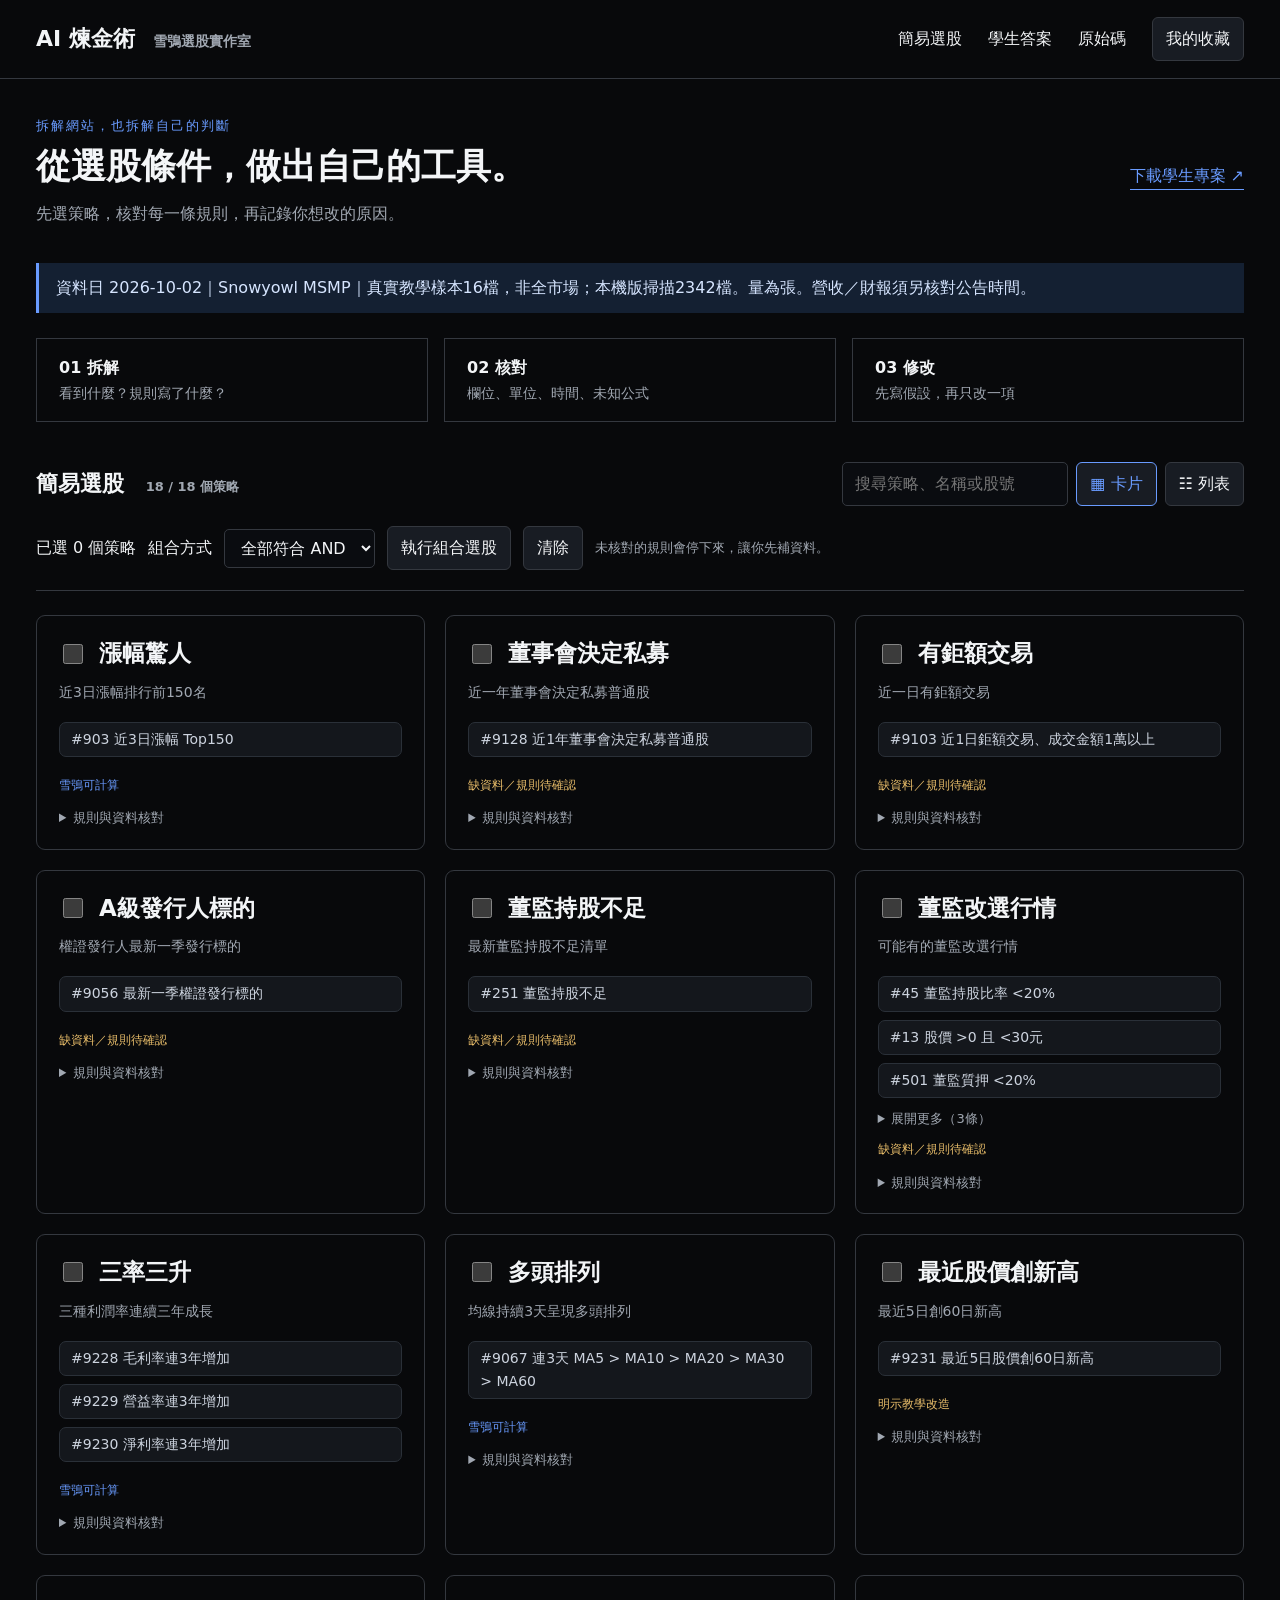
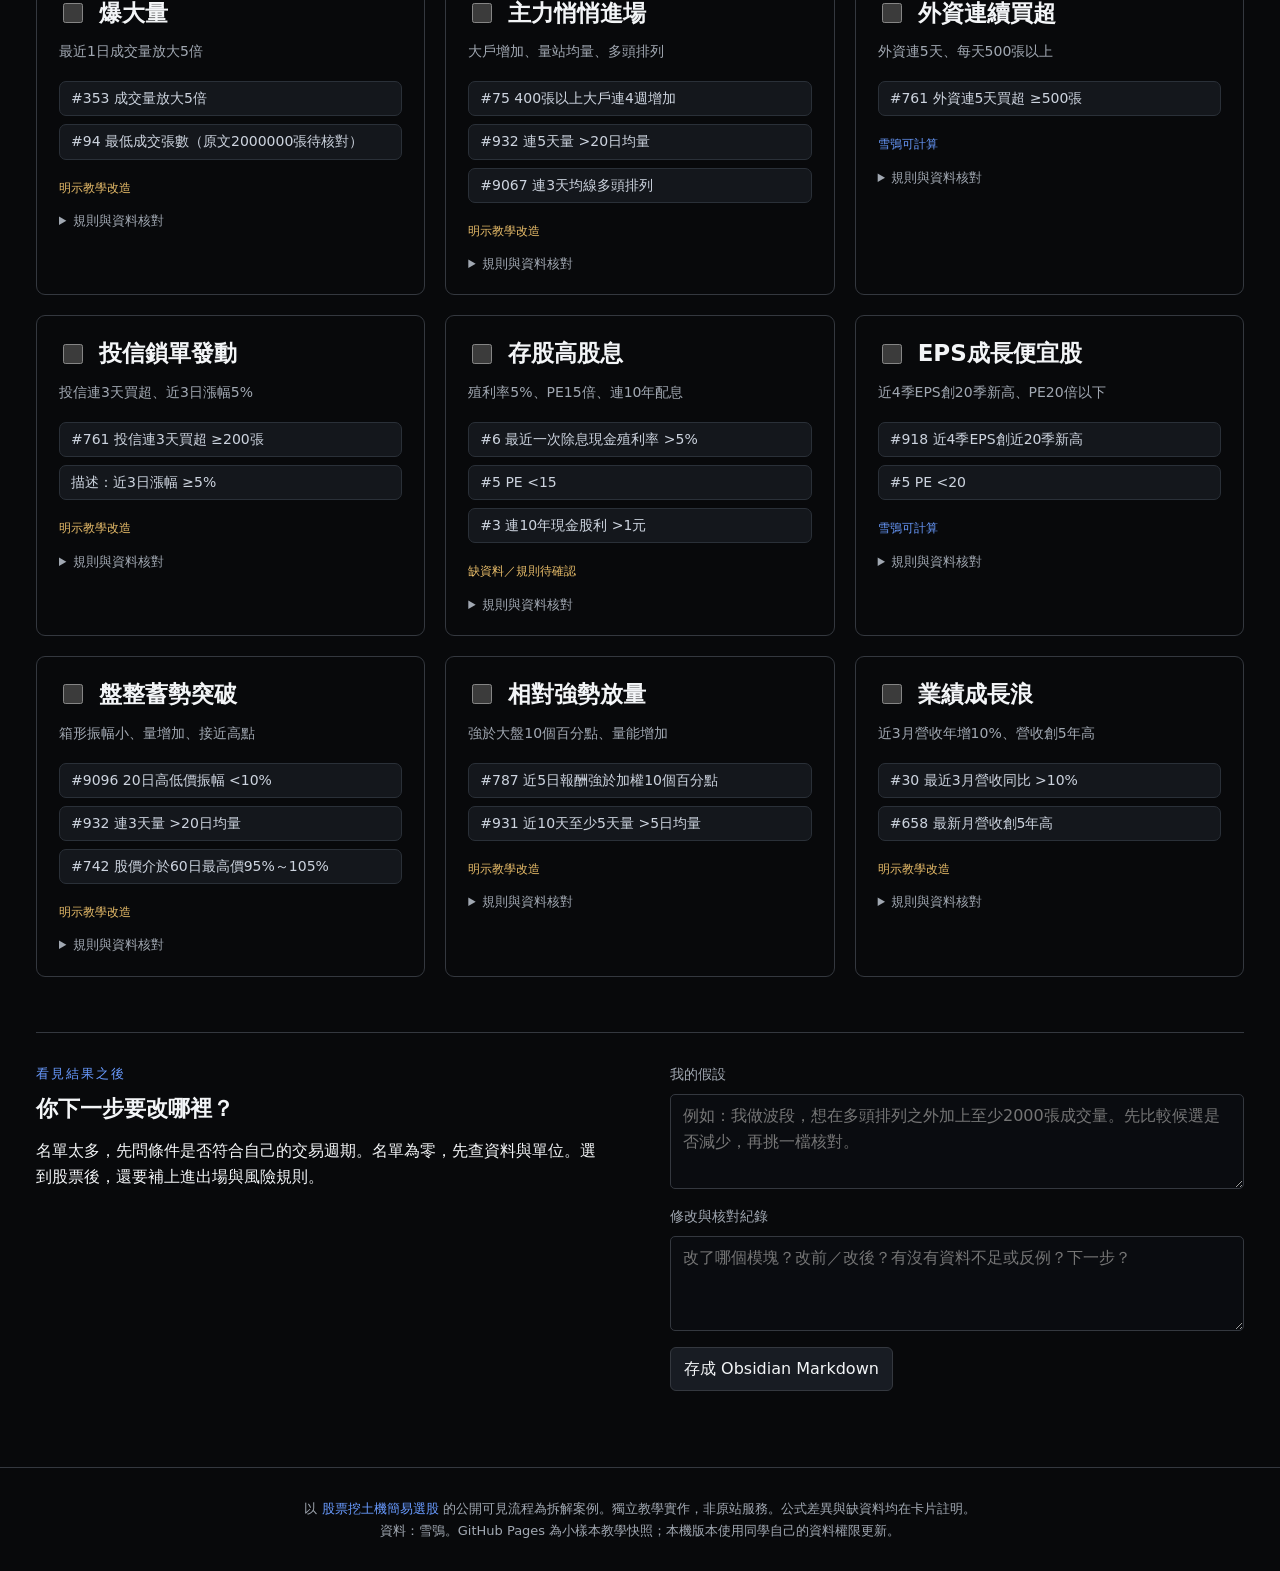
==== stock-picker/index.html @ a040bf20 "Add Snowyowl stock picker lab with source audit and student workflow" ====
<!doctype html>
<html lang="zh-Hant"><head><meta charset="utf-8"><meta name="viewport" content="width=device-width,initial-scale=1"><title>AI 煉金術｜雪鴞選股實作室</title><link rel="stylesheet" href="style.css"></head>
<body>
<header><a href="https://duang0615.github.io/ai-alchemy-trading-lab/" class="brand">AI 煉金術<span>雪鴞選股實作室</span></a><nav><a href="#strategies">簡易選股</a><a href="https://github.com/duang0615/ai-alchemy-trading-lab/blob/main/docs/stock-picker-workbook.md">學生答案</a><a href="https://github.com/duang0615/ai-alchemy-trading-lab/tree/main/stock-picker">原始碼</a><button id="favorites">我的收藏</button></nav></header>
<main><section class="intro"><div><p class="eyebrow">拆解網站，也拆解自己的判斷</p><h1>從選股條件，做出自己的工具。</h1><p>先選策略，核對每一條規則，再記錄你想改的原因。</p></div><a class="download" href="https://github.com/duang0615/ai-alchemy-trading-lab/archive/refs/heads/main.zip">下載學生專案 ↗</a></section>
<div class="notice" id="data-status" role="status">正在讀取資料…</div>
<section class="workflow" aria-label="實作過程"><div><b>01 拆解</b><span>看到什麼？規則寫了什麼？</span></div><div><b>02 核對</b><span>欄位、單位、時間、未知公式</span></div><div><b>03 修改</b><span>先寫假設，再只改一項</span></div></section>
<div class="toolbar" id="strategies"><h2>簡易選股 <span id="card-count">18 個策略</span></h2><div><label class="sr" for="search">搜尋策略或股票</label><input id="search" placeholder="搜尋策略、名稱或股號"><button id="grid" aria-pressed="true">▦ 卡片</button><button id="list" aria-pressed="false">☷ 列表</button></div></div>
<div class="combine"><span id="selection-count">已選 0 個策略</span><label for="combine-mode">組合方式</label><select id="combine-mode"><option value="and">全部符合 AND</option><option value="or">任一符合 OR</option></select><button id="run-combined">執行組合選股</button><button id="clear-selection">清除</button><span class="muted">未核對的規則會停下來，讓你先補資料。</span></div>
<section id="cards" class="cards" aria-label="策略卡片"></section>
<section class="lab"><div><p class="eyebrow">看見結果之後</p><h2>你下一步要改哪裡？</h2><p>名單太多，先問條件是否符合自己的交易週期。名單為零，先查資料與單位。選到股票後，還要補上進出場與風險規則。</p></div><div><label for="hypothesis">我的假設</label><textarea id="hypothesis" placeholder="例如：我做波段，想在多頭排列之外加上至少2000張成交量。先比較候選是否減少，再挑一檔核對。"></textarea><label for="observation">修改與核對紀錄</label><textarea id="observation" placeholder="改了哪個模塊？改前／改後？有沒有資料不足或反例？下一步？"></textarea><button id="export-note">存成 Obsidian Markdown</button><p id="note-status" class="muted" role="status"></p></div></section>
</main>
<footer>以 <a href="https://tw.stock-digger.com/easy-select">股票挖土機簡易選股</a> 的公開可見流程為拆解案例。獨立教學實作，非原站服務。公式差異與缺資料均在卡片註明。<br>資料：雪鴞。GitHub Pages 為小樣本教學快照；本機版本使用同學自己的資料權限更新。</footer>
<dialog id="results" aria-labelledby="results-title"><div class="dialog-head"><h2 id="results-title">選股結果</h2><div><button id="settings-toggle">設定</button><button id="table-mode" aria-pressed="true">表格</button><button id="chart-mode" aria-pressed="false">圖表</button><button id="export-csv">匯出 CSV</button><button id="close-results">關閉</button></div></div>
<p id="result-meta" role="status"></p><label for="result-search">搜尋結果股號／名稱</label> <input id="result-search" placeholder="例如 6533"><p id="rule-note" class="notice"></p>
<section id="settings" hidden><label for="min-volume">追加最低量（張）</label><input id="min-volume" type="number" min="0" value="0"><label for="gain-limit">漲幅排行前幾名</label><input id="gain-limit" type="number" min="1" max="500" value="150"><label><input id="only-favorite" type="checkbox">只看收藏</label><button id="apply-settings">套用並比較</button><p>追加條件屬於你的改造，保留原條件做比較。漲幅排名依目前資料範圍重算。</p></section>
<div id="tabs" class="tabs" role="tablist"></div><div class="table-wrap" id="table-wrap"><table><thead id="table-head"></thead><tbody id="table-body"></tbody></table></div><section id="charts" class="chart-grid" hidden></section><section id="detail" hidden></section></dialog>
<script src="app.js"></script></body></html>
---- stock-picker/style.css ----
:root{color-scheme:dark;--bg:#08090b;--panel:#121418;--line:#34383f;--muted:#a1a8b2;--blue:#699bff;--white:#f3f5f7;--amber:#e7bc69}*{box-sizing:border-box}body{margin:0;background:var(--bg);color:var(--white);font:16px/1.65 "Microsoft JhengHei",system-ui,sans-serif}button,input,select,textarea{font:inherit}button,a,input,select,textarea{outline-offset:4px}button{background:#181c23;color:var(--white);border:1px solid var(--line);border-radius:6px;padding:8px 13px;cursor:pointer}button:hover{border-color:var(--blue)}button[aria-pressed=true],button.active{color:var(--blue);border-color:var(--blue)}a{color:var(--blue);text-decoration:none}header{display:flex;align-items:center;justify-content:space-between;padding:17px 36px;border-bottom:1px solid var(--line);gap:20px}.brand{font-size:22px;font-weight:700;color:var(--white)}.brand span{margin-left:18px;font-size:14px;color:var(--muted)}nav{display:flex;gap:26px;align-items:center}nav a{color:var(--white)}main{max-width:1440px;margin:auto;padding:36px}.intro{display:flex;justify-content:space-between;align-items:center;gap:20px}.eyebrow{font-size:13px;letter-spacing:2px;color:var(--blue);margin:0 0 7px}h1{font-size:35px;line-height:1.3;margin:5px 0 12px}h2{font-size:22px;margin:0}p{margin:10px 0}.intro p:last-child,.muted{color:var(--muted)}.download{border-bottom:1px solid var(--blue);white-space:nowrap}.notice{background:#142032;border-left:3px solid var(--blue);padding:12px 17px;margin:25px 0;color:#d6e5ff}.workflow{display:grid;grid-template-columns:repeat(3,1fr);gap:16px;margin:25px 0 40px}.workflow>div{border:1px solid var(--line);padding:16px 22px}.workflow b,.workflow span{display:block}.workflow span{color:var(--muted);font-size:14px}.toolbar{display:flex;align-items:center;justify-content:space-between;gap:20px;margin-bottom:20px}.toolbar>div{display:flex;gap:8px}.toolbar h2 span{font-size:13px;color:var(--muted);margin-left:14px}input,select,textarea{background:#0a0c10;color:var(--white);border:1px solid var(--line);border-radius:5px;padding:8px 12px}input[type=checkbox]{accent-color:var(--blue);width:20px;height:20px;cursor:pointer}.combine{display:flex;gap:12px;align-items:center;flex-wrap:wrap;border-bottom:1px solid var(--line);padding-bottom:20px;margin-bottom:24px}.combine .muted{font-size:13px}.cards{display:grid;grid-template-columns:repeat(3,1fr);gap:20px}.cards.list{grid-template-columns:1fr}.strategy{border:1px solid var(--line);border-radius:9px;padding:20px 22px;background:var(--bg);min-width:0}.strategy.selected{border-color:var(--blue);background:#0f1623}.card-title{display:flex;gap:13px;align-items:center}.card-title button{border:none;background:none;padding:0;text-align:left;font-size:23px;font-weight:650;line-height:1.5}.description{font-size:14px;color:var(--muted);margin:10px 0 18px}.condition{font-size:14px;background:#14171c;border:1px solid #2a3038;border-radius:7px;padding:5px 11px;margin:8px 0;color:#cdd4df}.badge{display:inline-block;font-size:12px;margin-top:11px;color:var(--blue)}.badge.missing,.badge.adapted{color:var(--amber)}details{margin-top:10px;font-size:13px;color:var(--muted)}summary{cursor:pointer}.lab{margin-top:55px;padding:30px 0;display:grid;grid-template-columns:1fr 1fr;gap:60px;border-top:1px solid var(--line)}.lab textarea{display:block;width:100%;min-height:95px;margin:8px 0 16px}.lab label{display:block;color:var(--muted);font-size:14px}footer{text-align:center;color:var(--muted);font-size:13px;padding:30px;border-top:1px solid var(--line)}dialog{background:#0b0d11;color:var(--white);width:96vw;max-width:1500px;max-height:94vh;border:1px solid var(--line);border-radius:10px;padding:22px}dialog::backdrop{background:#000b}.dialog-head{display:flex;justify-content:space-between;align-items:center;gap:15px}.dialog-head>div{display:flex;gap:8px}#rule-note{font-size:14px;margin:15px 0}.tabs{display:flex;gap:5px;margin:20px 0 15px;overflow:auto}.tabs button{white-space:nowrap}.table-wrap{overflow:auto;max-height:58vh}table{border-collapse:collapse;width:100%;font-variant-numeric:tabular-nums}th,td{padding:12px 16px;border-bottom:1px solid #292e36;white-space:nowrap;text-align:right}th:first-child,td:first-child{text-align:left}th{background:#171b22;position:sticky;top:0;z-index:1}th button{border:none;background:none;padding:0;font-size:14px}td .stock-link{color:var(--blue);border:none;background:none;text-align:left;padding:0}td small{display:block;color:var(--muted)}.up{color:#fc7d7d}.down{color:#65d4ae}#settings{background:var(--panel);padding:20px;display:flex;flex-wrap:wrap;align-items:center;gap:14px}#settings input[type=number]{width:95px}#settings p{width:100%;font-size:13px;color:var(--muted)}[hidden]{display:none!important}.chart-grid{display:grid;grid-template-columns:repeat(3,1fr);gap:16px}.chart{border:1px solid var(--line);padding:15px;border-radius:6px}.chart svg{display:block;width:100%;height:150px}.chart p{font-size:13px;color:var(--muted)}#detail{background:var(--panel);padding:22px;margin-top:20px}#detail svg{width:100%;height:220px}.empty{text-align:center;color:var(--muted);padding:40px}.sr{position:absolute;width:1px;height:1px;overflow:hidden;clip:rect(0,0,0,0)}@media(max-width:1000px){.cards,.chart-grid{grid-template-columns:repeat(2,1fr)}header{padding:16px 20px}nav{gap:12px}.brand span{display:none}.intro{display:block}.toolbar{align-items:start;flex-direction:column}}@media(max-width:650px){main{padding:22px 16px}.cards,.chart-grid,.lab,.workflow{grid-template-columns:1fr}.workflow{gap:8px;margin-bottom:25px}.lab{gap:20px}h1{font-size:28px}header{display:block}nav{margin-top:12px;flex-wrap:wrap}.toolbar>div{flex-wrap:wrap}#search{width:100%}.dialog-head{align-items:start;flex-direction:column}.dialog-head>div{flex-wrap:wrap}dialog{padding:15px}.card-title button{font-size:22px}}
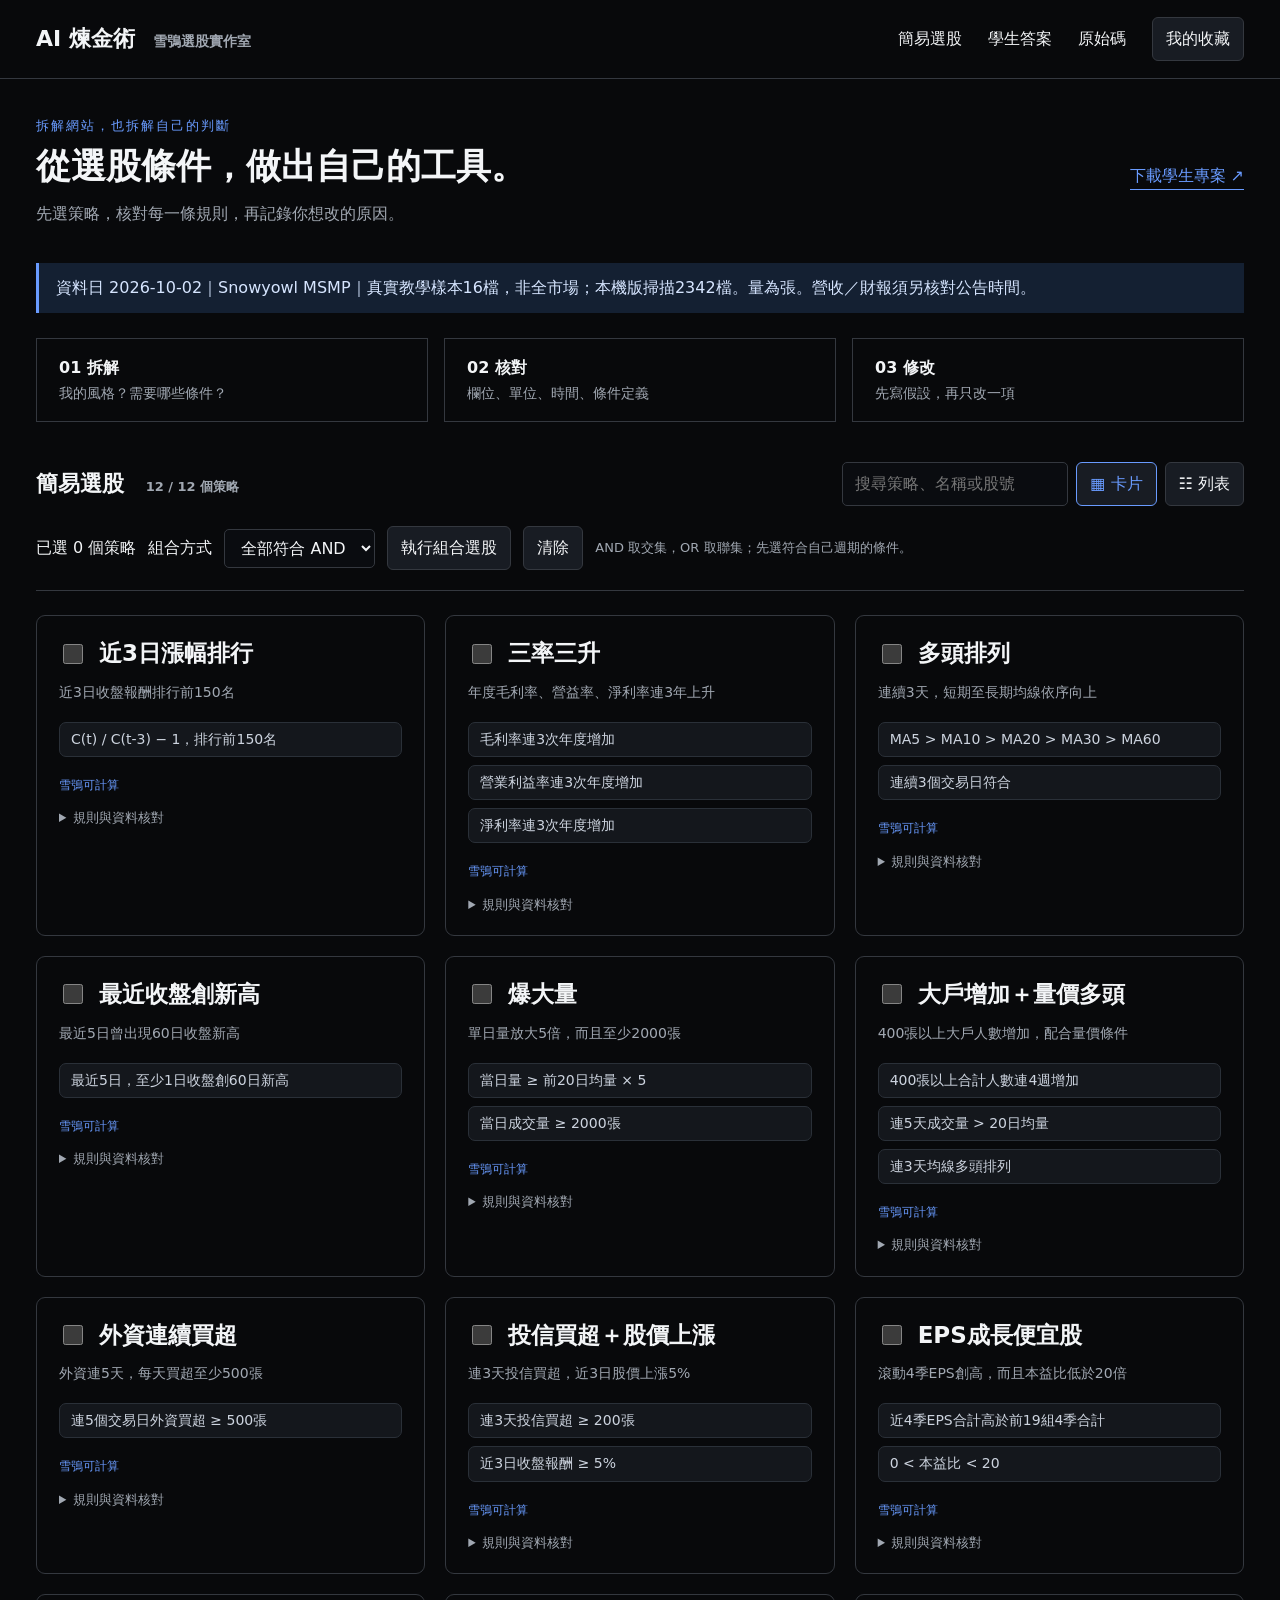
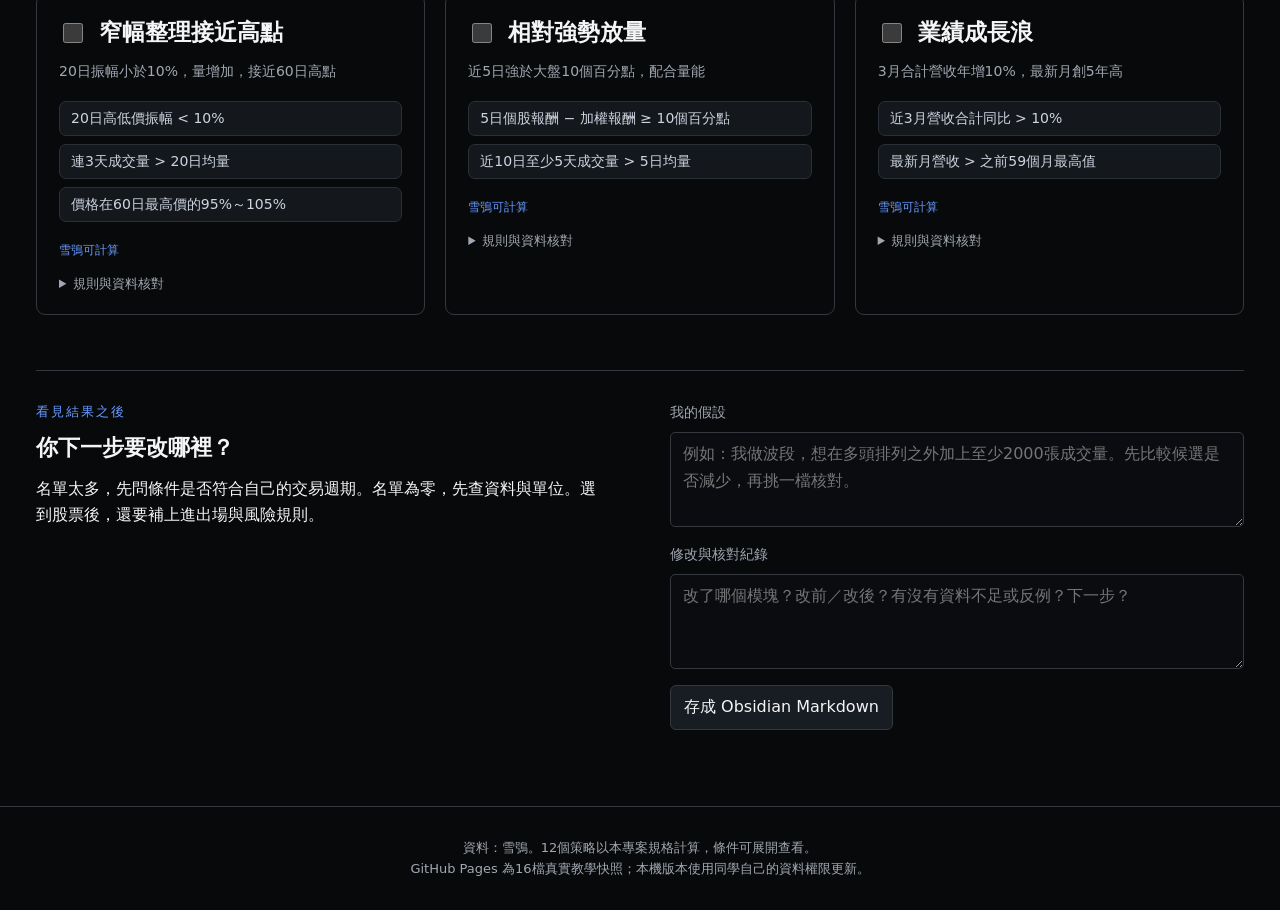
==== commit 15989c96: "Limit classroom stock picker to 12 supported Snowyowl strategies" ====
--- a/stock-picker/index.html
+++ b/stock-picker/index.html
@@ -4,13 +4,13 @@
 <header><a href="https://duang0615.github.io/ai-alchemy-trading-lab/" class="brand">AI 煉金術<span>雪鴞選股實作室</span></a><nav><a href="#strategies">簡易選股</a><a href="https://github.com/duang0615/ai-alchemy-trading-lab/blob/main/docs/stock-picker-workbook.md">學生答案</a><a href="https://github.com/duang0615/ai-alchemy-trading-lab/tree/main/stock-picker">原始碼</a><button id="favorites">我的收藏</button></nav></header>
 <main><section class="intro"><div><p class="eyebrow">拆解網站，也拆解自己的判斷</p><h1>從選股條件，做出自己的工具。</h1><p>先選策略，核對每一條規則，再記錄你想改的原因。</p></div><a class="download" href="https://github.com/duang0615/ai-alchemy-trading-lab/archive/refs/heads/main.zip">下載學生專案 ↗</a></section>
 <div class="notice" id="data-status" role="status">正在讀取資料…</div>
-<section class="workflow" aria-label="實作過程"><div><b>01 拆解</b><span>看到什麼？規則寫了什麼？</span></div><div><b>02 核對</b><span>欄位、單位、時間、未知公式</span></div><div><b>03 修改</b><span>先寫假設，再只改一項</span></div></section>
-<div class="toolbar" id="strategies"><h2>簡易選股 <span id="card-count">18 個策略</span></h2><div><label class="sr" for="search">搜尋策略或股票</label><input id="search" placeholder="搜尋策略、名稱或股號"><button id="grid" aria-pressed="true">▦ 卡片</button><button id="list" aria-pressed="false">☷ 列表</button></div></div>
-<div class="combine"><span id="selection-count">已選 0 個策略</span><label for="combine-mode">組合方式</label><select id="combine-mode"><option value="and">全部符合 AND</option><option value="or">任一符合 OR</option></select><button id="run-combined">執行組合選股</button><button id="clear-selection">清除</button><span class="muted">未核對的規則會停下來，讓你先補資料。</span></div>
+<section class="workflow" aria-label="實作過程"><div><b>01 拆解</b><span>我的風格？需要哪些條件？</span></div><div><b>02 核對</b><span>欄位、單位、時間、條件定義</span></div><div><b>03 修改</b><span>先寫假設，再只改一項</span></div></section>
+<div class="toolbar" id="strategies"><h2>簡易選股 <span id="card-count">12 個策略</span></h2><div><label class="sr" for="search">搜尋策略或股票</label><input id="search" placeholder="搜尋策略、名稱或股號"><button id="grid" aria-pressed="true">▦ 卡片</button><button id="list" aria-pressed="false">☷ 列表</button></div></div>
+<div class="combine"><span id="selection-count">已選 0 個策略</span><label for="combine-mode">組合方式</label><select id="combine-mode"><option value="and">全部符合 AND</option><option value="or">任一符合 OR</option></select><button id="run-combined">執行組合選股</button><button id="clear-selection">清除</button><span class="muted">AND 取交集，OR 取聯集；先選符合自己週期的條件。</span></div>
 <section id="cards" class="cards" aria-label="策略卡片"></section>
 <section class="lab"><div><p class="eyebrow">看見結果之後</p><h2>你下一步要改哪裡？</h2><p>名單太多，先問條件是否符合自己的交易週期。名單為零，先查資料與單位。選到股票後，還要補上進出場與風險規則。</p></div><div><label for="hypothesis">我的假設</label><textarea id="hypothesis" placeholder="例如：我做波段，想在多頭排列之外加上至少2000張成交量。先比較候選是否減少，再挑一檔核對。"></textarea><label for="observation">修改與核對紀錄</label><textarea id="observation" placeholder="改了哪個模塊？改前／改後？有沒有資料不足或反例？下一步？"></textarea><button id="export-note">存成 Obsidian Markdown</button><p id="note-status" class="muted" role="status"></p></div></section>
 </main>
-<footer>以 <a href="https://tw.stock-digger.com/easy-select">股票挖土機簡易選股</a> 的公開可見流程為拆解案例。獨立教學實作，非原站服務。公式差異與缺資料均在卡片註明。<br>資料：雪鴞。GitHub Pages 為小樣本教學快照；本機版本使用同學自己的資料權限更新。</footer>
+<footer>資料：雪鴞。12個策略以本專案規格計算，條件可展開查看。<br>GitHub Pages 為16檔真實教學快照；本機版本使用同學自己的資料權限更新。</footer>
 <dialog id="results" aria-labelledby="results-title"><div class="dialog-head"><h2 id="results-title">選股結果</h2><div><button id="settings-toggle">設定</button><button id="table-mode" aria-pressed="true">表格</button><button id="chart-mode" aria-pressed="false">圖表</button><button id="export-csv">匯出 CSV</button><button id="close-results">關閉</button></div></div>
 <p id="result-meta" role="status"></p><label for="result-search">搜尋結果股號／名稱</label> <input id="result-search" placeholder="例如 6533"><p id="rule-note" class="notice"></p>
 <section id="settings" hidden><label for="min-volume">追加最低量（張）</label><input id="min-volume" type="number" min="0" value="0"><label for="gain-limit">漲幅排行前幾名</label><input id="gain-limit" type="number" min="1" max="500" value="150"><label><input id="only-favorite" type="checkbox">只看收藏</label><button id="apply-settings">套用並比較</button><p>追加條件屬於你的改造，保留原條件做比較。漲幅排名依目前資料範圍重算。</p></section>
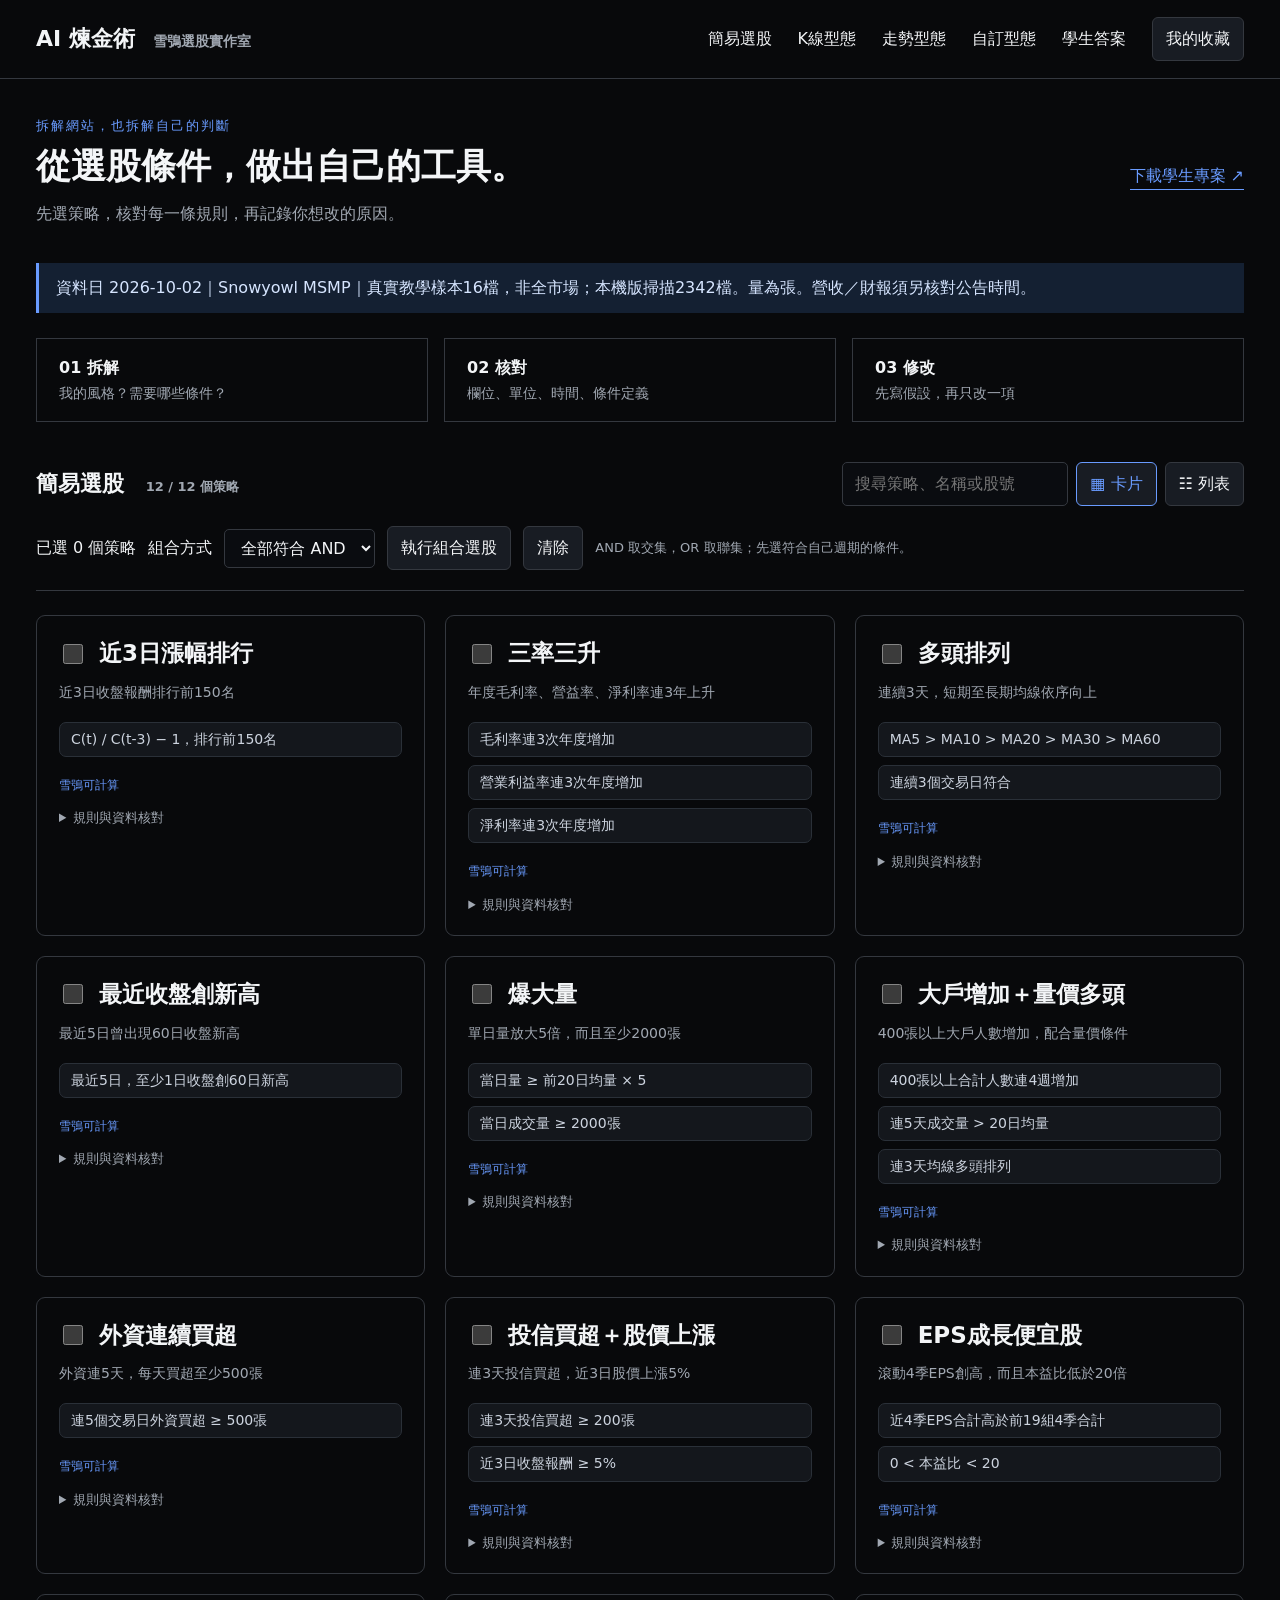
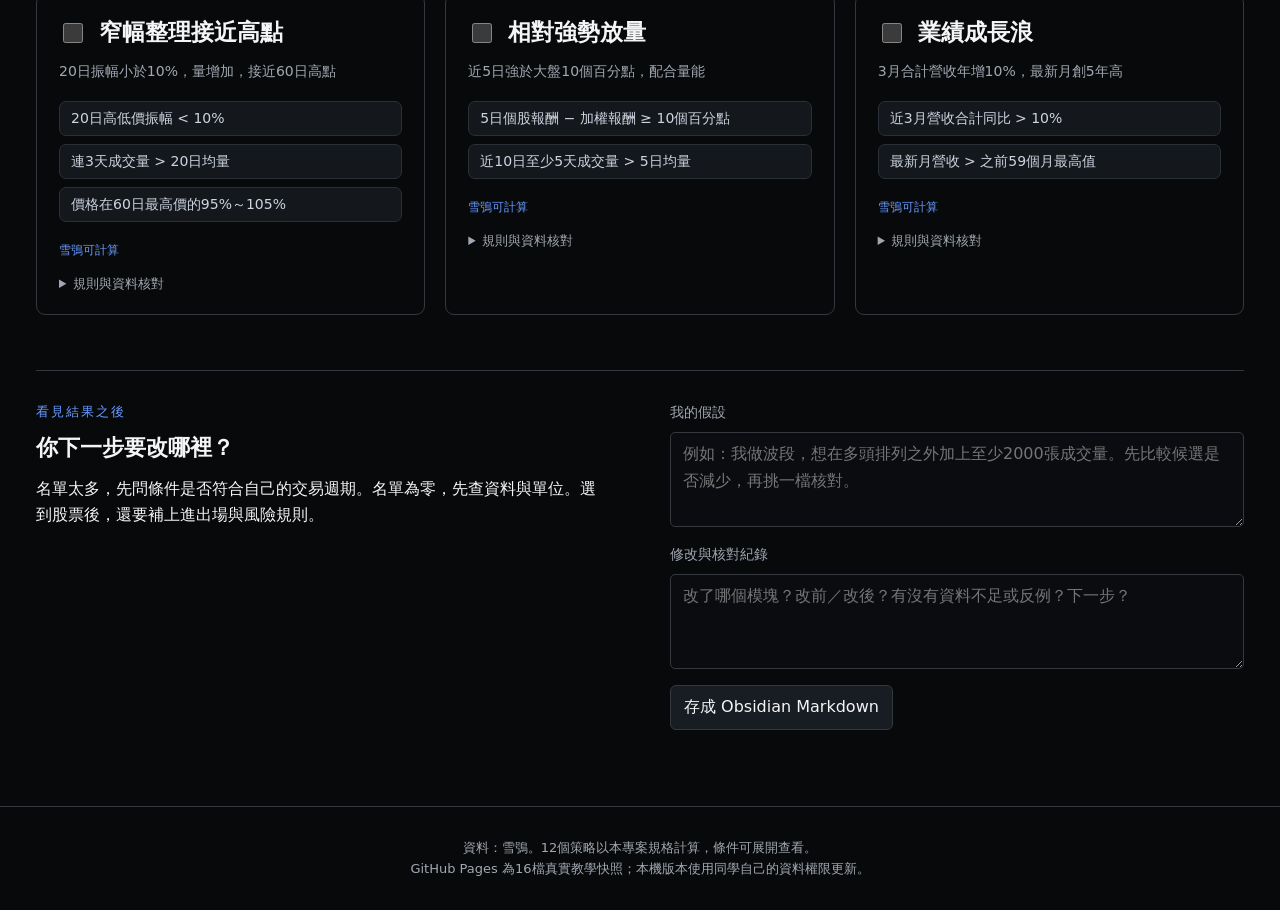
==== commit b0174f39: "Add Snowyowl candlesticks, shape matching and custom drawing lab" ====
--- a/stock-picker/index.html
+++ b/stock-picker/index.html
@@ -1,7 +1,7 @@
 <!doctype html>
 <html lang="zh-Hant"><head><meta charset="utf-8"><meta name="viewport" content="width=device-width,initial-scale=1"><title>AI 煉金術｜雪鴞選股實作室</title><link rel="stylesheet" href="style.css"></head>
 <body>
-<header><a href="https://duang0615.github.io/ai-alchemy-trading-lab/" class="brand">AI 煉金術<span>雪鴞選股實作室</span></a><nav><a href="#strategies">簡易選股</a><a href="https://github.com/duang0615/ai-alchemy-trading-lab/blob/main/docs/stock-picker-workbook.md">學生答案</a><a href="https://github.com/duang0615/ai-alchemy-trading-lab/tree/main/stock-picker">原始碼</a><button id="favorites">我的收藏</button></nav></header>
+<header><a href="https://duang0615.github.io/ai-alchemy-trading-lab/" class="brand">AI 煉金術<span>雪鴞選股實作室</span></a><nav><a href="#strategies">簡易選股</a><a href="patterns.html?mode=candles">K線型態</a><a href="patterns.html?mode=shapes">走勢型態</a><a href="patterns.html?mode=custom">自訂型態</a><a href="https://github.com/duang0615/ai-alchemy-trading-lab/blob/main/docs/stock-picker-workbook.md">學生答案</a><button id="favorites">我的收藏</button></nav></header>
 <main><section class="intro"><div><p class="eyebrow">拆解網站，也拆解自己的判斷</p><h1>從選股條件，做出自己的工具。</h1><p>先選策略，核對每一條規則，再記錄你想改的原因。</p></div><a class="download" href="https://github.com/duang0615/ai-alchemy-trading-lab/archive/refs/heads/main.zip">下載學生專案 ↗</a></section>
 <div class="notice" id="data-status" role="status">正在讀取資料…</div>
 <section class="workflow" aria-label="實作過程"><div><b>01 拆解</b><span>我的風格？需要哪些條件？</span></div><div><b>02 核對</b><span>欄位、單位、時間、條件定義</span></div><div><b>03 修改</b><span>先寫假設，再只改一項</span></div></section>
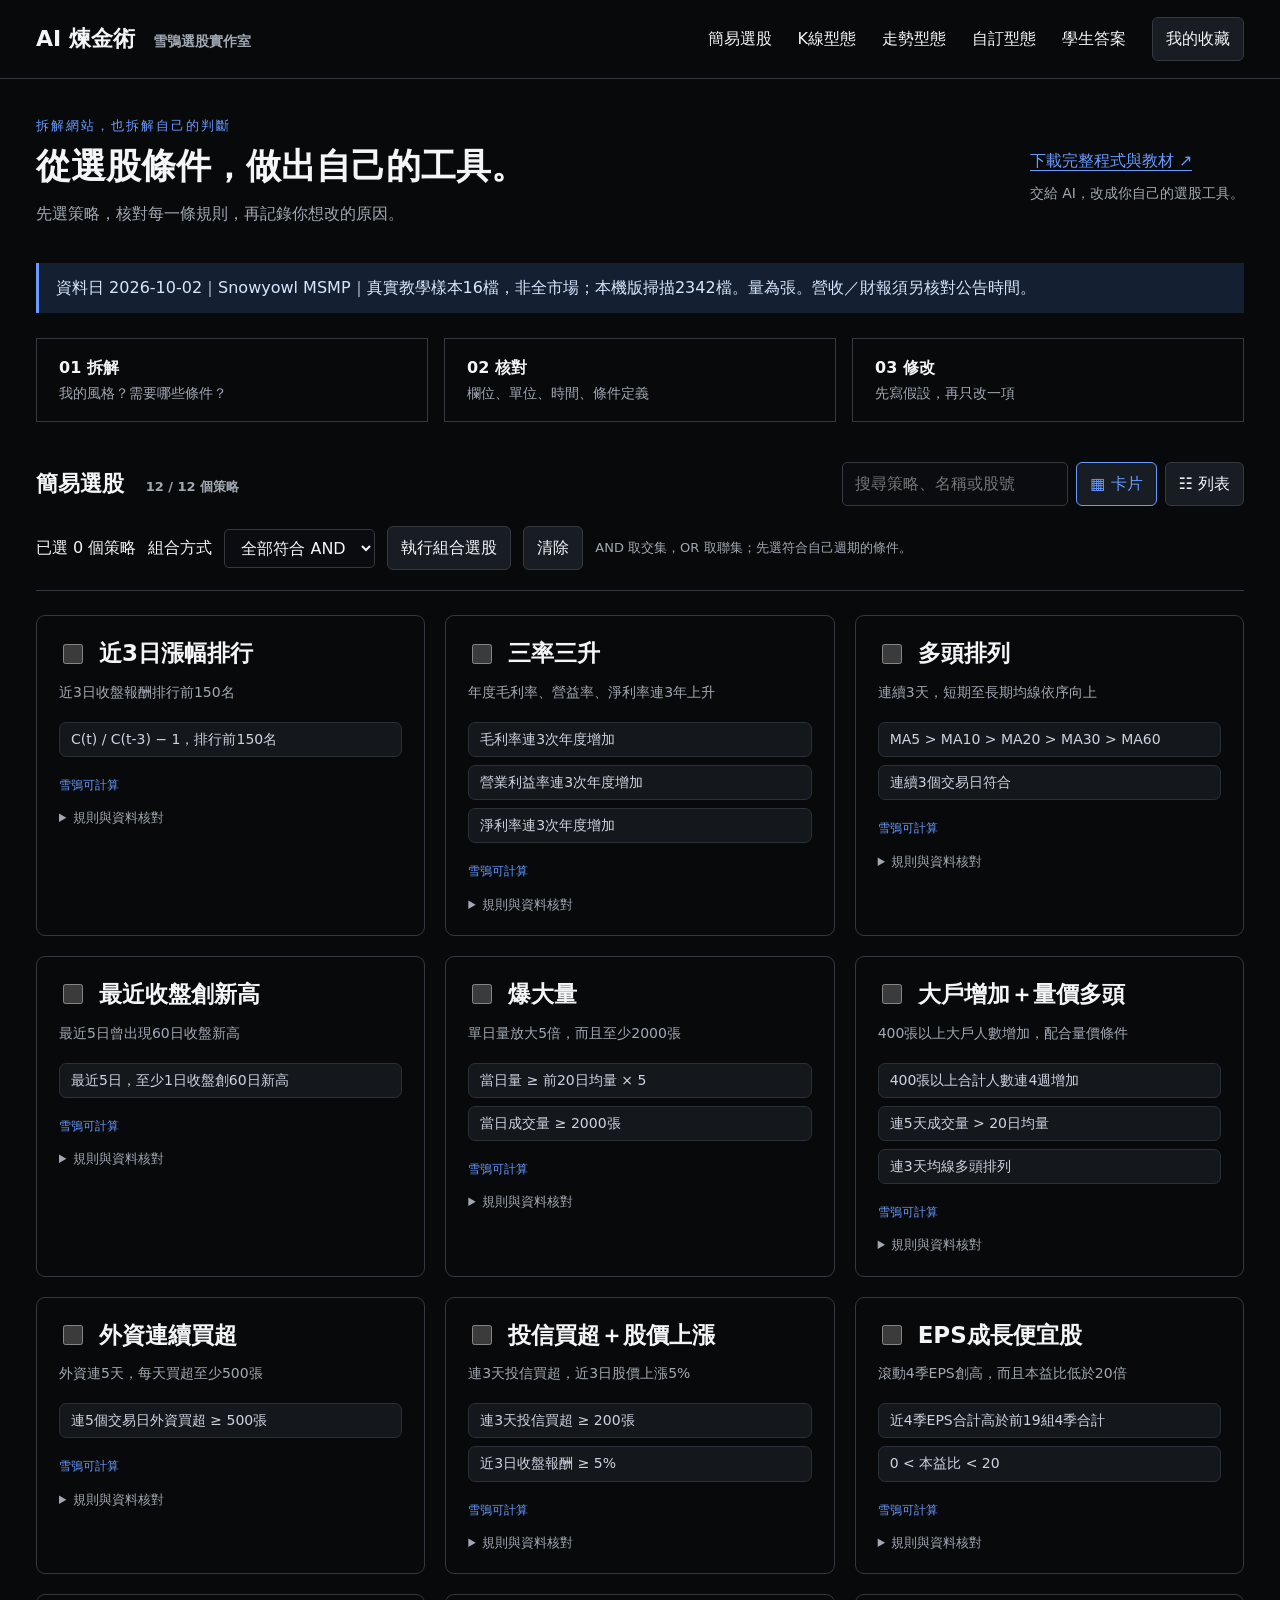
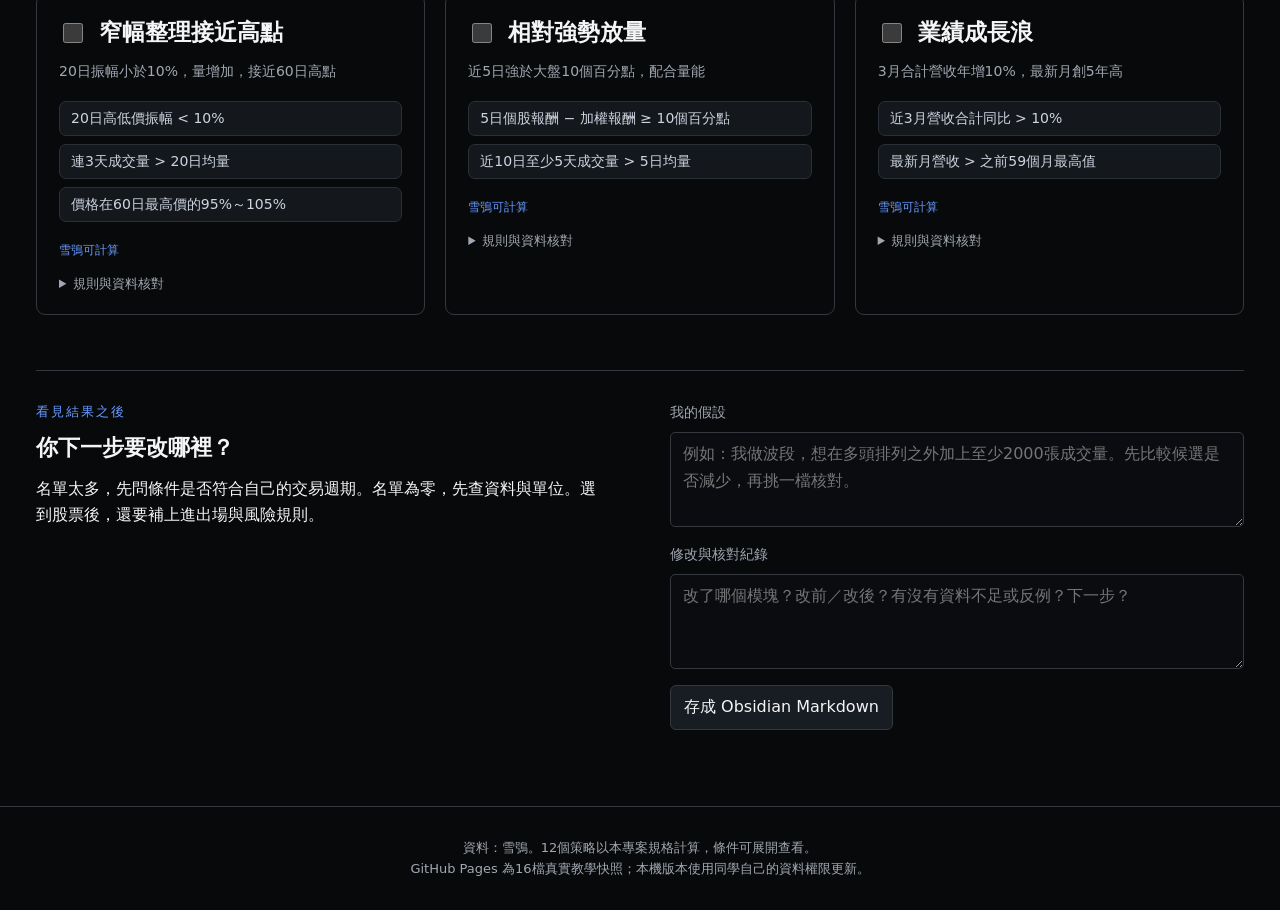
==== commit 13acc0c2: "Clarify student source download label and purpose" ====
--- a/stock-picker/index.html
+++ b/stock-picker/index.html
@@ -2,7 +2,7 @@
 <html lang="zh-Hant"><head><meta charset="utf-8"><meta name="viewport" content="width=device-width,initial-scale=1"><title>AI 煉金術｜雪鴞選股實作室</title><link rel="stylesheet" href="style.css"></head>
 <body>
 <header><a href="https://duang0615.github.io/ai-alchemy-trading-lab/" class="brand">AI 煉金術<span>雪鴞選股實作室</span></a><nav><a href="#strategies">簡易選股</a><a href="patterns.html?mode=candles">K線型態</a><a href="patterns.html?mode=shapes">走勢型態</a><a href="patterns.html?mode=custom">自訂型態</a><a href="https://github.com/duang0615/ai-alchemy-trading-lab/blob/main/docs/stock-picker-workbook.md">學生答案</a><button id="favorites">我的收藏</button></nav></header>
-<main><section class="intro"><div><p class="eyebrow">拆解網站，也拆解自己的判斷</p><h1>從選股條件，做出自己的工具。</h1><p>先選策略，核對每一條規則，再記錄你想改的原因。</p></div><a class="download" href="https://github.com/duang0615/ai-alchemy-trading-lab/archive/refs/heads/main.zip">下載學生專案 ↗</a></section>
+<main><section class="intro"><div><p class="eyebrow">拆解網站，也拆解自己的判斷</p><h1>從選股條件，做出自己的工具。</h1><p>先選策略，核對每一條規則，再記錄你想改的原因。</p></div><div class="download-block"><a class="download" href="https://github.com/duang0615/ai-alchemy-trading-lab/archive/refs/heads/main.zip">下載完整程式與教材 ↗</a><p class="download-hint">交給 AI，改成你自己的選股工具。</p></div></section>
 <div class="notice" id="data-status" role="status">正在讀取資料…</div>
 <section class="workflow" aria-label="實作過程"><div><b>01 拆解</b><span>我的風格？需要哪些條件？</span></div><div><b>02 核對</b><span>欄位、單位、時間、條件定義</span></div><div><b>03 修改</b><span>先寫假設，再只改一項</span></div></section>
 <div class="toolbar" id="strategies"><h2>簡易選股 <span id="card-count">12 個策略</span></h2><div><label class="sr" for="search">搜尋策略或股票</label><input id="search" placeholder="搜尋策略、名稱或股號"><button id="grid" aria-pressed="true">▦ 卡片</button><button id="list" aria-pressed="false">☷ 列表</button></div></div>
--- a/stock-picker/style.css
+++ b/stock-picker/style.css
@@ -1 +1,3 @@
 :root{color-scheme:dark;--bg:#08090b;--panel:#121418;--line:#34383f;--muted:#a1a8b2;--blue:#699bff;--white:#f3f5f7;--amber:#e7bc69}*{box-sizing:border-box}body{margin:0;background:var(--bg);color:var(--white);font:16px/1.65 "Microsoft JhengHei",system-ui,sans-serif}button,input,select,textarea{font:inherit}button,a,input,select,textarea{outline-offset:4px}button{background:#181c23;color:var(--white);border:1px solid var(--line);border-radius:6px;padding:8px 13px;cursor:pointer}button:hover{border-color:var(--blue)}button[aria-pressed=true],button.active{color:var(--blue);border-color:var(--blue)}a{color:var(--blue);text-decoration:none}header{display:flex;align-items:center;justify-content:space-between;padding:17px 36px;border-bottom:1px solid var(--line);gap:20px}.brand{font-size:22px;font-weight:700;color:var(--white)}.brand span{margin-left:18px;font-size:14px;color:var(--muted)}nav{display:flex;gap:26px;align-items:center}nav a{color:var(--white)}main{max-width:1440px;margin:auto;padding:36px}.intro{display:flex;justify-content:space-between;align-items:center;gap:20px}.eyebrow{font-size:13px;letter-spacing:2px;color:var(--blue);margin:0 0 7px}h1{font-size:35px;line-height:1.3;margin:5px 0 12px}h2{font-size:22px;margin:0}p{margin:10px 0}.intro p:last-child,.muted{color:var(--muted)}.download{border-bottom:1px solid var(--blue);white-space:nowrap}.notice{background:#142032;border-left:3px solid var(--blue);padding:12px 17px;margin:25px 0;color:#d6e5ff}.workflow{display:grid;grid-template-columns:repeat(3,1fr);gap:16px;margin:25px 0 40px}.workflow>div{border:1px solid var(--line);padding:16px 22px}.workflow b,.workflow span{display:block}.workflow span{color:var(--muted);font-size:14px}.toolbar{display:flex;align-items:center;justify-content:space-between;gap:20px;margin-bottom:20px}.toolbar>div{display:flex;gap:8px}.toolbar h2 span{font-size:13px;color:var(--muted);margin-left:14px}input,select,textarea{background:#0a0c10;color:var(--white);border:1px solid var(--line);border-radius:5px;padding:8px 12px}input[type=checkbox]{accent-color:var(--blue);width:20px;height:20px;cursor:pointer}.combine{display:flex;gap:12px;align-items:center;flex-wrap:wrap;border-bottom:1px solid var(--line);padding-bottom:20px;margin-bottom:24px}.combine .muted{font-size:13px}.cards{display:grid;grid-template-columns:repeat(3,1fr);gap:20px}.cards.list{grid-template-columns:1fr}.strategy{border:1px solid var(--line);border-radius:9px;padding:20px 22px;background:var(--bg);min-width:0}.strategy.selected{border-color:var(--blue);background:#0f1623}.card-title{display:flex;gap:13px;align-items:center}.card-title button{border:none;background:none;padding:0;text-align:left;font-size:23px;font-weight:650;line-height:1.5}.description{font-size:14px;color:var(--muted);margin:10px 0 18px}.condition{font-size:14px;background:#14171c;border:1px solid #2a3038;border-radius:7px;padding:5px 11px;margin:8px 0;color:#cdd4df}.badge{display:inline-block;font-size:12px;margin-top:11px;color:var(--blue)}.badge.missing,.badge.adapted{color:var(--amber)}details{margin-top:10px;font-size:13px;color:var(--muted)}summary{cursor:pointer}.lab{margin-top:55px;padding:30px 0;display:grid;grid-template-columns:1fr 1fr;gap:60px;border-top:1px solid var(--line)}.lab textarea{display:block;width:100%;min-height:95px;margin:8px 0 16px}.lab label{display:block;color:var(--muted);font-size:14px}footer{text-align:center;color:var(--muted);font-size:13px;padding:30px;border-top:1px solid var(--line)}dialog{background:#0b0d11;color:var(--white);width:96vw;max-width:1500px;max-height:94vh;border:1px solid var(--line);border-radius:10px;padding:22px}dialog::backdrop{background:#000b}.dialog-head{display:flex;justify-content:space-between;align-items:center;gap:15px}.dialog-head>div{display:flex;gap:8px}#rule-note{font-size:14px;margin:15px 0}.tabs{display:flex;gap:5px;margin:20px 0 15px;overflow:auto}.tabs button{white-space:nowrap}.table-wrap{overflow:auto;max-height:58vh}table{border-collapse:collapse;width:100%;font-variant-numeric:tabular-nums}th,td{padding:12px 16px;border-bottom:1px solid #292e36;white-space:nowrap;text-align:right}th:first-child,td:first-child{text-align:left}th{background:#171b22;position:sticky;top:0;z-index:1}th button{border:none;background:none;padding:0;font-size:14px}td .stock-link{color:var(--blue);border:none;background:none;text-align:left;padding:0}td small{display:block;color:var(--muted)}.up{color:#fc7d7d}.down{color:#65d4ae}#settings{background:var(--panel);padding:20px;display:flex;flex-wrap:wrap;align-items:center;gap:14px}#settings input[type=number]{width:95px}#settings p{width:100%;font-size:13px;color:var(--muted)}[hidden]{display:none!important}.chart-grid{display:grid;grid-template-columns:repeat(3,1fr);gap:16px}.chart{border:1px solid var(--line);padding:15px;border-radius:6px}.chart svg{display:block;width:100%;height:150px}.chart p{font-size:13px;color:var(--muted)}#detail{background:var(--panel);padding:22px;margin-top:20px}#detail svg{width:100%;height:220px}.empty{text-align:center;color:var(--muted);padding:40px}.sr{position:absolute;width:1px;height:1px;overflow:hidden;clip:rect(0,0,0,0)}@media(max-width:1000px){.cards,.chart-grid{grid-template-columns:repeat(2,1fr)}header{padding:16px 20px}nav{gap:12px}.brand span{display:none}.intro{display:block}.toolbar{align-items:start;flex-direction:column}}@media(max-width:650px){main{padding:22px 16px}.cards,.chart-grid,.lab,.workflow{grid-template-columns:1fr}.workflow{gap:8px;margin-bottom:25px}.lab{gap:20px}h1{font-size:28px}header{display:block}nav{margin-top:12px;flex-wrap:wrap}.toolbar>div{flex-wrap:wrap}#search{width:100%}.dialog-head{align-items:start;flex-direction:column}.dialog-head>div{flex-wrap:wrap}dialog{padding:15px}.card-title button{font-size:22px}}
+
+.download-block{flex-shrink:0}.download-hint{font-size:14px;margin:8px 0 0;color:var(--muted)}
